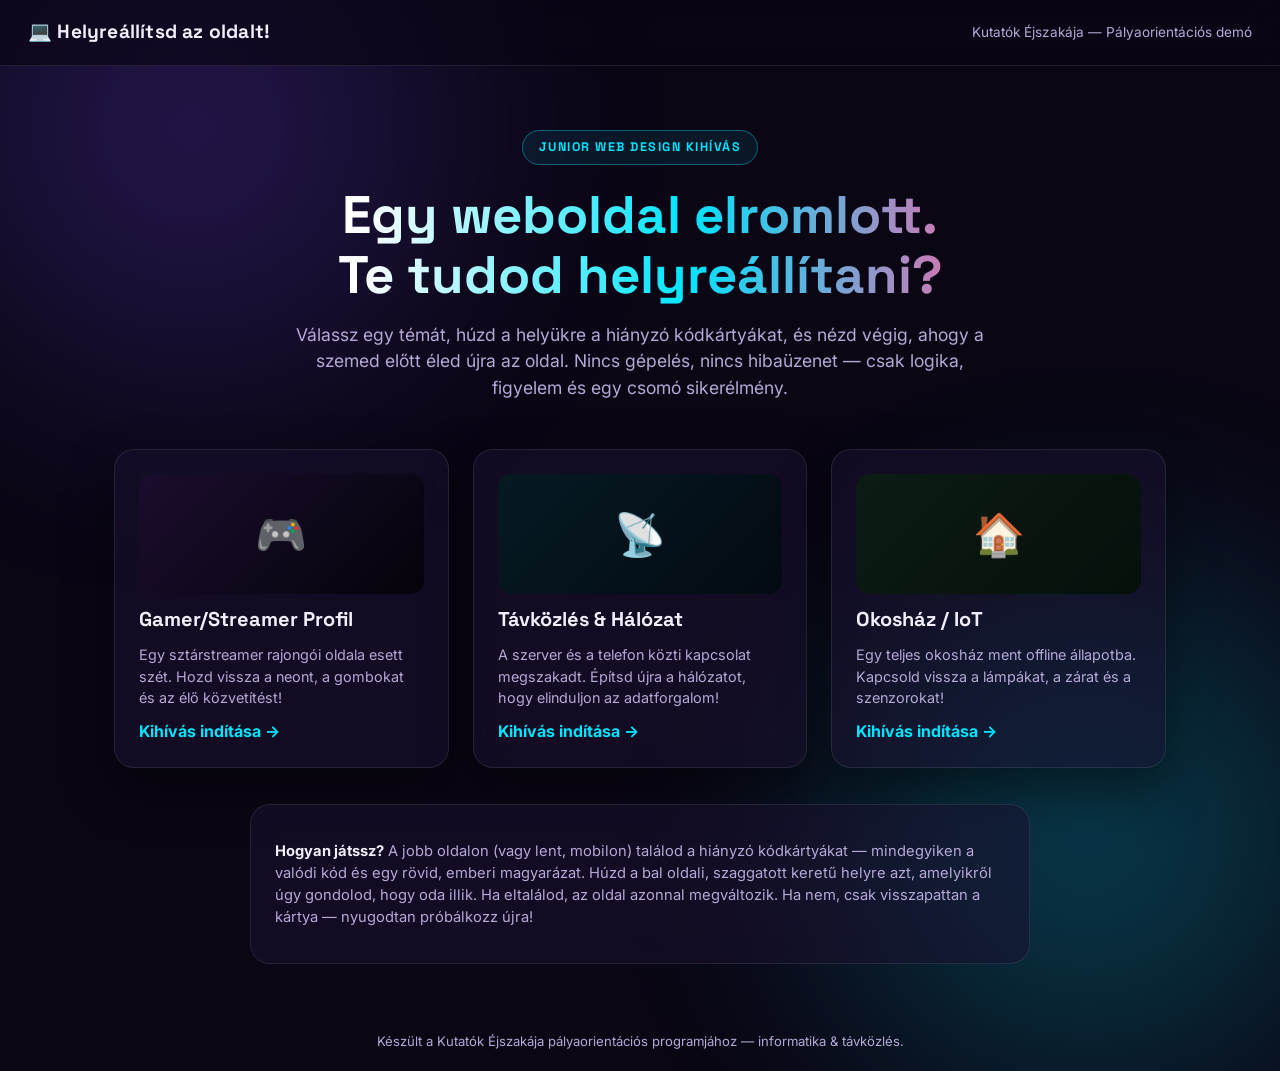
==== index.html @ 514c613b "Add "Helyreállítsd az oldalt!" pályaorientációs drag-and-drop demó Három téma (gamer/streamer, távkö" ====
<!DOCTYPE html>
<html lang="hu">
<head>
<meta charset="UTF-8">
<meta name="viewport" content="width=device-width, initial-scale=1.0">
<title>Helyreállítsd az oldalt! — Pályaorientációs demó</title>
<link rel="preconnect" href="https://fonts.googleapis.com">
<link rel="preconnect" href="https://fonts.gstatic.com" crossorigin>
<link href="https://fonts.googleapis.com/css2?family=Space+Grotesk:wght@500;700&family=Inter:wght@400;600;700&display=swap" rel="stylesheet">
<link rel="stylesheet" href="assets/css/base.css">
</head>
<body>

<header class="page-header">
  <h1>💻 Helyreállítsd az oldalt!</h1>
  <span class="header-sub">Kutatók Éjszakája — Pályaorientációs demó</span>
</header>

<section class="hero">
  <span class="eyebrow">Junior Web Design kihívás</span>
  <h1>Egy weboldal elromlott.<br>Te tudod helyreállítani?</h1>
  <p>
    Válassz egy témát, húzd a helyükre a hiányzó kódkártyákat, és nézd végig, ahogy a szemed előtt
    éled újra az oldal. Nincs gépelés, nincs hibaüzenet — csak logika, figyelem és egy csomó
    sikerélmény.
  </p>
</section>

<div class="theme-grid">

  <a class="theme-card" href="themes/gamer.html">
    <div class="theme-thumb" style="background: linear-gradient(135deg, #1b0d2e, #05030a);">🎮</div>
    <h2>Gamer/Streamer Profil</h2>
    <p>Egy sztárstreamer rajongói oldala esett szét. Hozd vissza a neont, a gombokat és az élő
      közvetítést!</p>
    <span class="theme-cta">Kihívás indítása →</span>
  </a>

  <a class="theme-card" href="themes/halozat.html">
    <div class="theme-thumb" style="background: linear-gradient(135deg, #061a24, #030a12);">📡</div>
    <h2>Távközlés & Hálózat</h2>
    <p>A szerver és a telefon közti kapcsolat megszakadt. Építsd újra a hálózatot, hogy elinduljon
      az adatforgalom!</p>
    <span class="theme-cta">Kihívás indítása →</span>
  </a>

  <a class="theme-card" href="themes/okoshaz.html">
    <div class="theme-thumb" style="background: linear-gradient(135deg, #0c1c14, #05100b);">🏠</div>
    <h2>Okosház / IoT</h2>
    <p>Egy teljes okosház ment offline állapotba. Kapcsold vissza a lámpákat, a zárat és a
      szenzorokat!</p>
    <span class="theme-cta">Kihívás indítása →</span>
  </a>

</div>

<div class="rules-box">
  <p><strong>Hogyan játssz?</strong> A jobb oldalon (vagy lent, mobilon) találod a hiányzó
    kódkártyákat — mindegyiken a valódi kód és egy rövid, emberi magyarázat. Húzd a bal oldali,
    szaggatott keretű helyre azt, amelyikről úgy gondolod, hogy oda illik. Ha eltalálod, az oldal
    azonnal megváltozik. Ha nem, csak visszapattan a kártya — nyugodtan próbálkozz újra!</p>
</div>

<footer class="site-footer">
  Készült a Kutatók Éjszakája pályaorientációs programjához — informatika & távközlés.
</footer>

</body>
</html>
---- assets/css/base.css ----
:root {
  --bg: #0a0614;
  --bg-alt: #150c26;
  --panel: rgba(27, 17, 48, 0.55);
  --panel-border: rgba(255, 255, 255, 0.09);
  --text: #f3eefc;
  --text-dim: #b6a8d6;
  --accent: #00e5ff;
  --accent-2: #ff5da2;
  --accent-3: #7c4dff;
  --ok: #00ff9d;
  --radius-lg: 20px;
  --radius-md: 14px;
  --radius-sm: 10px;
  --shadow: 0 20px 50px rgba(0, 0, 0, 0.45);
  --font-heading: "Space Grotesk", "Segoe UI", system-ui, sans-serif;
  --font: "Inter", "Segoe UI", system-ui, sans-serif;
  --mono: "Consolas", "Cascadia Code", monospace;
}

* {
  box-sizing: border-box;
}

html,
body {
  margin: 0;
  padding: 0;
  min-height: 100%;
}

body {
  background: var(--bg);
  color: var(--text);
  font-family: var(--font);
  line-height: 1.5;
  position: relative;
  overflow-x: hidden;
}

body::before,
body::after {
  content: "";
  position: fixed;
  width: 60vmax;
  height: 60vmax;
  border-radius: 50%;
  filter: blur(90px);
  opacity: 0.28;
  z-index: -1;
  pointer-events: none;
  animation: floatBlob 22s ease-in-out infinite alternate;
}

body::before {
  top: -20vmax;
  left: -15vmax;
  background: radial-gradient(circle, var(--accent-3), transparent 70%);
}

body::after {
  bottom: -25vmax;
  right: -15vmax;
  background: radial-gradient(circle, var(--accent), transparent 70%);
  animation-delay: -8s;
}

@keyframes floatBlob {
  0% {
    transform: translate(0, 0) scale(1);
  }
  100% {
    transform: translate(6vmax, 5vmax) scale(1.15);
  }
}

h1,
h2,
h3 {
  font-family: var(--font-heading);
}

a {
  color: inherit;
}

img {
  max-width: 100%;
}

/* ---------- Header ---------- */

.page-header {
  display: flex;
  align-items: center;
  gap: 16px;
  padding: 18px 28px;
  border-bottom: 1px solid var(--panel-border);
  background: rgba(10, 6, 20, 0.65);
  backdrop-filter: blur(14px);
  -webkit-backdrop-filter: blur(14px);
  position: sticky;
  top: 0;
  z-index: 20;
}

.page-header .back-link {
  text-decoration: none;
  color: var(--text-dim);
  font-weight: 700;
  font-size: 0.85rem;
  padding: 9px 16px;
  border: 1px solid var(--panel-border);
  border-radius: 999px;
  transition: border-color 0.2s, color 0.2s, transform 0.2s;
}

.page-header .back-link:hover {
  color: var(--accent);
  border-color: var(--accent);
  transform: translateY(-1px);
}

.page-header h1 {
  font-size: 1.2rem;
  font-weight: 700;
  margin: 0;
  letter-spacing: 0.2px;
}

.page-header .header-sub {
  color: var(--text-dim);
  font-size: 0.85rem;
  margin-left: auto;
}

/* ---------- Puzzle shell layout ---------- */

.puzzle-shell {
  display: grid;
  grid-template-columns: 1fr 360px;
  grid-template-areas:
    "preview cards"
    "rules   rules";
  gap: 20px;
  padding: 20px 28px 28px;
  max-width: 1400px;
  margin: 0 auto;
}

.preview-panel {
  grid-area: preview;
  background: var(--panel);
  backdrop-filter: blur(18px);
  -webkit-backdrop-filter: blur(18px);
  border: 1px solid var(--panel-border);
  border-radius: var(--radius-lg);
  box-shadow: var(--shadow);
  padding: 28px;
  min-height: 520px;
  position: relative;
  overflow: hidden;
}

.preview-panel::before {
  content: "";
  position: absolute;
  inset: 0;
  background: linear-gradient(120deg, rgba(255, 255, 255, 0.06), transparent 40%);
  pointer-events: none;
}

.cards-panel {
  grid-area: cards;
  display: flex;
  flex-direction: column;
  gap: 12px;
  max-height: 78vh;
  overflow-y: auto;
  padding-right: 4px;
}

.rules-bar {
  grid-area: rules;
  background: var(--panel);
  backdrop-filter: blur(18px);
  -webkit-backdrop-filter: blur(18px);
  border: 1px solid var(--panel-border);
  border-radius: var(--radius-lg);
  padding: 16px 22px;
  display: flex;
  align-items: center;
  gap: 20px;
  flex-wrap: wrap;
}

.rules-text {
  flex: 1 1 320px;
  margin: 0;
  color: var(--text-dim);
  font-size: 0.92rem;
}

.progress-track {
  width: 180px;
  height: 10px;
  background: var(--bg-alt);
  border-radius: 999px;
  overflow: hidden;
  border: 1px solid var(--panel-border);
}

.progress-fill {
  height: 100%;
  width: 0%;
  background: linear-gradient(90deg, var(--accent), var(--ok));
  transition: width 0.3s ease;
}

.progress-label {
  font-family: var(--font-heading);
  font-weight: 700;
  font-size: 0.9rem;
  min-width: 90px;
}

.btn-reset,
.btn-primary,
.btn-secondary {
  cursor: pointer;
  border-radius: 999px;
  padding: 11px 22px;
  font-family: var(--font-heading);
  font-weight: 700;
  font-size: 0.9rem;
  border: 1px solid var(--panel-border);
  background: rgba(255, 255, 255, 0.04);
  color: var(--text);
  transition: transform 0.15s ease, border-color 0.2s, box-shadow 0.2s;
}

.btn-reset:hover,
.btn-primary:hover,
.btn-secondary:hover {
  transform: translateY(-2px) scale(1.02);
  border-color: var(--accent);
  box-shadow: 0 8px 22px rgba(0, 229, 255, 0.25);
}

.btn-reset:active,
.btn-primary:active,
.btn-secondary:active {
  transform: translateY(0) scale(0.98);
}

.btn-primary {
  background: linear-gradient(90deg, var(--accent), var(--ok));
  color: #05121a;
  border: none;
  text-decoration: none;
  display: inline-block;
}

@media (max-width: 900px) {
  .puzzle-shell {
    grid-template-columns: 1fr;
    grid-template-areas:
      "preview"
      "cards"
      "rules";
  }
  .cards-panel {
    max-height: none;
  }
}

/* ---------- Code cards ---------- */

.code-card {
  background: rgba(255, 255, 255, 0.035);
  backdrop-filter: blur(10px);
  -webkit-backdrop-filter: blur(10px);
  border: 1px solid var(--panel-border);
  border-radius: var(--radius-md);
  padding: 14px 16px 14px 18px;
  cursor: grab;
  touch-action: none;
  user-select: none;
  position: relative;
  overflow: hidden;
  transition: border-color 0.2s, box-shadow 0.2s, background 0.2s;
  will-change: transform;
}

.code-card::before {
  content: "";
  position: absolute;
  left: 0;
  top: 0;
  bottom: 0;
  width: 4px;
  background: linear-gradient(180deg, var(--accent), var(--accent-3));
  opacity: 0.7;
}

.code-card:hover {
  border-color: var(--accent);
  background: rgba(255, 255, 255, 0.06);
  box-shadow: 0 10px 24px rgba(0, 229, 255, 0.12);
}

.code-card.dragging {
  z-index: 50;
  cursor: grabbing;
  box-shadow: 0 20px 44px rgba(0, 0, 0, 0.55), 0 0 0 1px var(--accent);
  border-color: var(--accent);
}

.code-card-code {
  display: block;
  font-family: var(--mono);
  color: var(--accent);
  font-size: 0.88rem;
  margin-bottom: 6px;
  word-break: break-all;
}

.code-card-hint {
  margin: 0;
  color: var(--text-dim);
  font-size: 0.82rem;
}

.code-card-badge {
  display: none;
  position: absolute;
  top: 10px;
  right: 12px;
  color: var(--ok);
  font-weight: 900;
}

.code-card.card-done {
  cursor: default;
  opacity: 0.45;
  border-color: var(--ok);
}

.code-card.card-done .code-card-badge {
  display: block;
}

@keyframes cardShake {
  0%,
  100% {
    transform: translate(0, 0);
  }
  20% {
    transform: translate(-6px, 0);
  }
  40% {
    transform: translate(6px, 0);
  }
  60% {
    transform: translate(-4px, 0);
  }
  80% {
    transform: translate(4px, 0);
  }
}

.code-card.card-shake {
  animation: cardShake 0.35s ease;
}

/* ---------- Drop slots (generic, theme visuals layered on top) ---------- */

.drop-slot {
  outline: 2px dashed rgba(182, 168, 214, 0.45);
  outline-offset: 4px;
  border-radius: var(--radius-sm);
  transition: outline-color 0.25s, background-color 0.25s;
  min-width: 44px;
  min-height: 44px;
}

.control-chip {
  padding: 12px 16px;
  border-radius: var(--radius-sm);
  font-size: 0.85rem;
  text-align: center;
  color: var(--text-dim);
  background: rgba(255, 255, 255, 0.03);
}

.control-chip.slot-filled {
  color: var(--text);
  background: rgba(0, 229, 255, 0.08);
}

.control-row {
  display: flex;
  gap: 10px;
  flex-wrap: wrap;
  justify-content: center;
  margin-top: 18px;
}

.drop-slot.slot-filled {
  outline: 2px solid transparent;
  animation: slotPop 0.5s ease;
}

@keyframes slotPop {
  0% {
    box-shadow: 0 0 0 0 rgba(0, 229, 255, 0.6);
  }
  100% {
    box-shadow: 0 0 0 18px rgba(0, 229, 255, 0);
  }
}

/* ---------- Certificate modal ---------- */

.certificate-modal {
  position: fixed;
  inset: 0;
  display: none;
  align-items: center;
  justify-content: center;
  background: rgba(5, 2, 10, 0.75);
  backdrop-filter: blur(4px);
  z-index: 100;
  padding: 20px;
}

.certificate-modal.open {
  display: flex;
}

.certificate-box {
  background: var(--panel);
  backdrop-filter: blur(20px);
  -webkit-backdrop-filter: blur(20px);
  border: 1px solid var(--panel-border);
  border-radius: var(--radius-lg);
  padding: 24px;
  display: flex;
  flex-direction: column;
  align-items: center;
  gap: 14px;
  max-width: 92vw;
  box-shadow: var(--shadow);
}

#certificate-canvas {
  width: 100%;
  max-width: 640px;
  height: auto;
  border-radius: var(--radius-md);
}

.certificate-box input {
  width: 100%;
  max-width: 400px;
  padding: 10px 14px;
  border-radius: var(--radius-sm);
  border: 1px solid var(--panel-border);
  background: var(--bg-alt);
  color: var(--text);
  font-size: 0.95rem;
}

.certificate-actions {
  display: flex;
  gap: 12px;
}

/* ---------- Confetti canvas ---------- */

.confetti-canvas {
  position: fixed;
  inset: 0;
  pointer-events: none;
  z-index: 200;
}

/* ---------- Landing page ---------- */

.hero {
  max-width: 980px;
  margin: 0 auto;
  padding: 64px 24px 12px;
  text-align: center;
}

.hero .eyebrow {
  display: inline-block;
  font-family: var(--font-heading);
  font-size: 0.78rem;
  font-weight: 700;
  letter-spacing: 1.5px;
  text-transform: uppercase;
  color: var(--accent);
  border: 1px solid rgba(0, 229, 255, 0.35);
  background: rgba(0, 229, 255, 0.08);
  padding: 7px 16px;
  border-radius: 999px;
  margin-bottom: 20px;
}

.hero h1 {
  font-size: clamp(2.1rem, 5vw, 3.3rem);
  font-weight: 700;
  margin: 0 0 16px;
  line-height: 1.15;
  background: linear-gradient(90deg, #ffffff 20%, var(--accent) 55%, var(--accent-2) 90%);
  -webkit-background-clip: text;
  background-clip: text;
  -webkit-text-fill-color: transparent;
}

.hero p {
  color: var(--text-dim);
  font-size: 1.1rem;
  max-width: 720px;
  margin: 0 auto;
}

.theme-grid {
  display: grid;
  grid-template-columns: repeat(auto-fit, minmax(260px, 1fr));
  gap: 24px;
  max-width: 1100px;
  margin: 36px auto;
  padding: 0 24px;
}

.theme-card {
  background: var(--panel);
  backdrop-filter: blur(16px);
  -webkit-backdrop-filter: blur(16px);
  border: 1px solid var(--panel-border);
  border-radius: var(--radius-lg);
  padding: 24px;
  text-decoration: none;
  color: var(--text);
  display: flex;
  flex-direction: column;
  gap: 10px;
  box-shadow: var(--shadow);
  position: relative;
  overflow: hidden;
  transition: transform 0.25s cubic-bezier(.2,.9,.3,1.2), border-color 0.2s, box-shadow 0.25s;
}

.theme-card::after {
  content: "";
  position: absolute;
  inset: 0;
  border-radius: inherit;
  padding: 1px;
  background: linear-gradient(135deg, var(--accent), transparent 40%, var(--accent-2));
  -webkit-mask: linear-gradient(#fff 0 0) content-box, linear-gradient(#fff 0 0);
  -webkit-mask-composite: xor;
  mask-composite: exclude;
  opacity: 0;
  transition: opacity 0.25s ease;
  pointer-events: none;
}

.theme-card:hover {
  transform: translateY(-8px) scale(1.015);
  box-shadow: 0 26px 50px rgba(0, 0, 0, 0.5);
}

.theme-card:hover::after {
  opacity: 1;
}

.theme-card .theme-thumb {
  height: 120px;
  border-radius: var(--radius-md);
  display: flex;
  align-items: center;
  justify-content: center;
  font-size: 2.6rem;
}

.theme-card h2 {
  margin: 0;
  font-size: 1.25rem;
  font-weight: 700;
}

.theme-card p {
  margin: 0;
  color: var(--text-dim);
  font-size: 0.9rem;
}

.theme-card .theme-cta {
  margin-top: auto;
  font-weight: 700;
  color: var(--accent);
}

.rules-box {
  max-width: 780px;
  margin: 0 auto 48px;
  padding: 20px 24px;
  background: var(--panel);
  backdrop-filter: blur(16px);
  -webkit-backdrop-filter: blur(16px);
  border: 1px solid var(--panel-border);
  border-radius: var(--radius-lg);
  color: var(--text-dim);
  font-size: 0.92rem;
}

.rules-box strong {
  color: var(--text);
}

.site-footer {
  text-align: center;
  color: var(--text-dim);
  font-size: 0.82rem;
  padding: 20px;
}
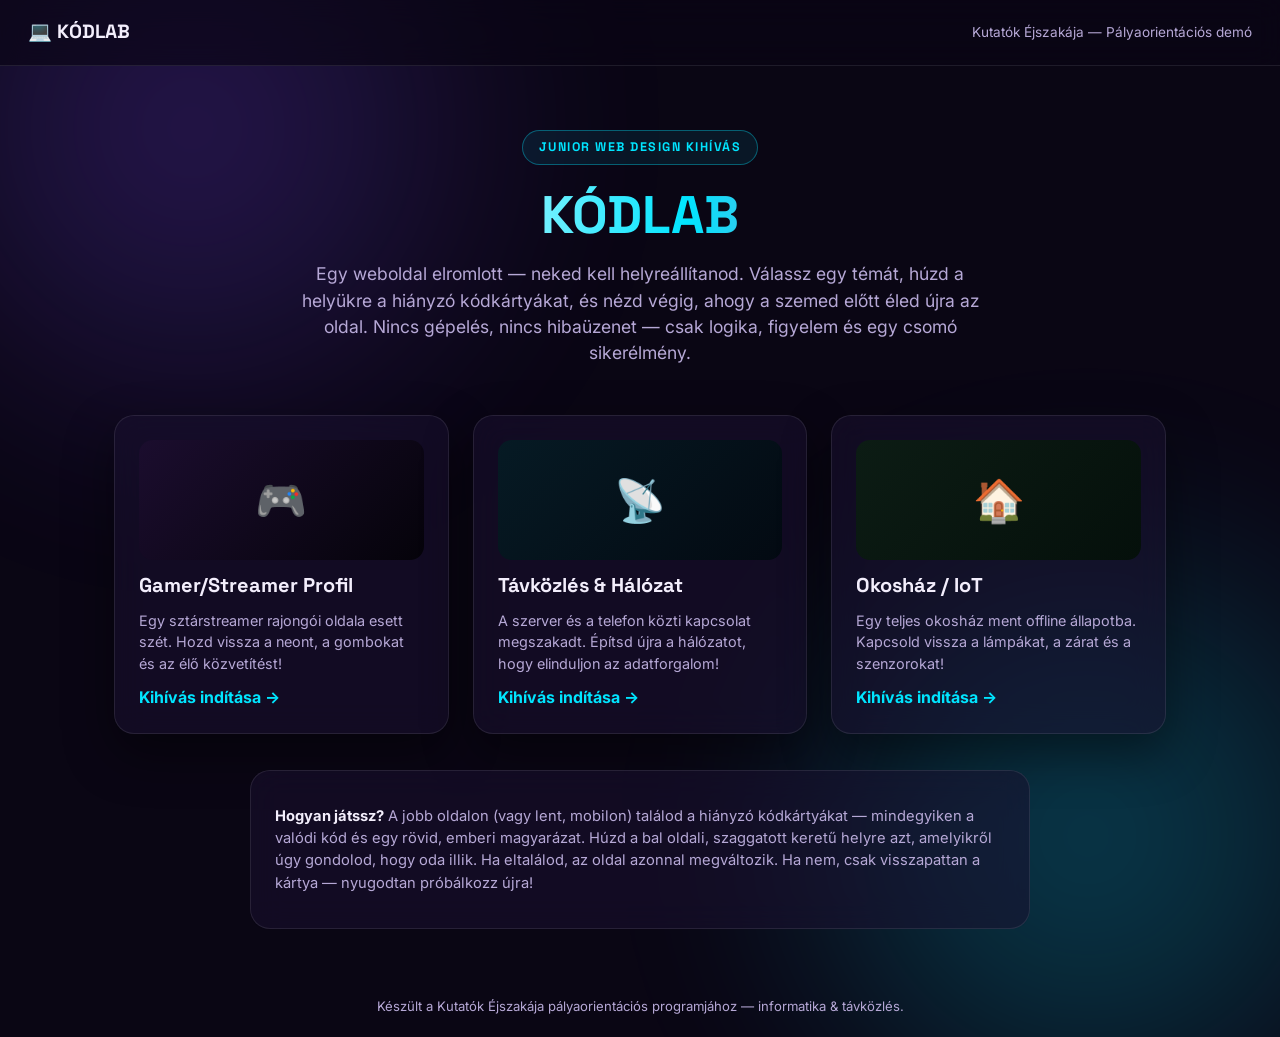
==== commit 98ae2afe: "Rebrand site as KÓDLAB, move "restore the page" wording out of headlines The imperative "Helyreállít" ====
--- a/index.html
+++ b/index.html
@@ -3,7 +3,7 @@
 <head>
 <meta charset="UTF-8">
 <meta name="viewport" content="width=device-width, initial-scale=1.0">
-<title>Helyreállítsd az oldalt! — Pályaorientációs demó</title>
+<title>KÓDLAB — Junior Web Design Kihívás</title>
 <link rel="preconnect" href="https://fonts.googleapis.com">
 <link rel="preconnect" href="https://fonts.gstatic.com" crossorigin>
 <link href="https://fonts.googleapis.com/css2?family=Space+Grotesk:wght@500;700&family=Inter:wght@400;600;700&display=swap" rel="stylesheet">
@@ -12,17 +12,17 @@
 <body>
 
 <header class="page-header">
-  <h1>💻 Helyreállítsd az oldalt!</h1>
+  <h1>💻 KÓDLAB</h1>
   <span class="header-sub">Kutatók Éjszakája — Pályaorientációs demó</span>
 </header>
 
 <section class="hero">
-  <span class="eyebrow">Junior Web Design kihívás</span>
-  <h1>Egy weboldal elromlott.<br>Te tudod helyreállítani?</h1>
+  <span class="eyebrow">Junior Web Design Kihívás</span>
+  <h1>KÓDLAB</h1>
   <p>
-    Válassz egy témát, húzd a helyükre a hiányzó kódkártyákat, és nézd végig, ahogy a szemed előtt
-    éled újra az oldal. Nincs gépelés, nincs hibaüzenet — csak logika, figyelem és egy csomó
-    sikerélmény.
+    Egy weboldal elromlott — neked kell helyreállítanod. Válassz egy témát, húzd a helyükre a
+    hiányzó kódkártyákat, és nézd végig, ahogy a szemed előtt éled újra az oldal. Nincs gépelés,
+    nincs hibaüzenet — csak logika, figyelem és egy csomó sikerélmény.
   </p>
 </section>
 
